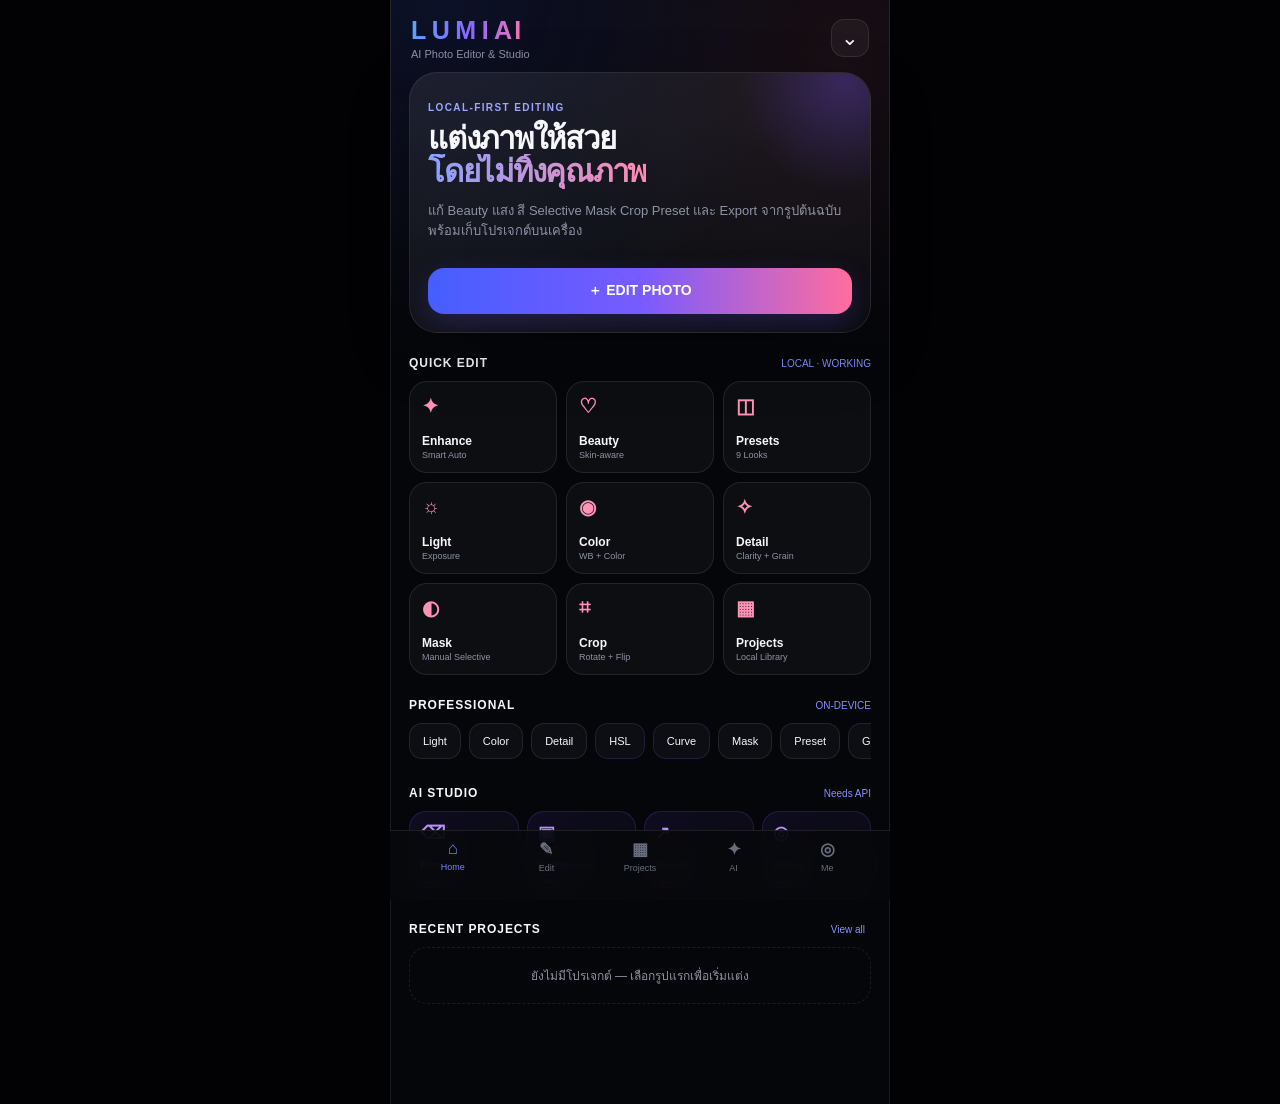
==== index.html @ df26e3c3 "Upgrade LUMI AI PWA to v2.0" ====
<!doctype html>
<html lang="th">
<head>
  <meta charset="utf-8" />
  <meta name="viewport" content="width=device-width, initial-scale=1, viewport-fit=cover, maximum-scale=1, user-scalable=no" />
  <meta name="theme-color" content="#05060A" />
  <meta name="apple-mobile-web-app-capable" content="yes" />
  <meta name="apple-mobile-web-app-status-bar-style" content="black-translucent" />
  <meta name="apple-mobile-web-app-title" content="LUMI AI" />
  <link rel="manifest" href="./manifest.webmanifest" />
  <link rel="apple-touch-icon" href="./icons/apple-touch-icon.png" />
  <link rel="icon" href="./icons/icon-192.png" />
  <link rel="stylesheet" href="./styles.css" />
  <title>LUMI AI</title>
</head>
<body>
  <div id="app" class="app-shell">
    <header class="topbar home-topbar" id="homeTopbar">
      <div>
        <div class="brand">LUMI<span>AI</span></div>
        <div class="subtitle">AI Photo Editor & Studio</div>
      </div>
      <button class="icon-btn" id="installBtn" aria-label="ติดตั้งแอป" title="Install">⌄</button>
    </header>

    <main>
      <section class="page active" id="homePage" data-page="home">
        <div class="hero-card">
          <div class="hero-glow"></div>
          <div class="hero-copy">
            <span class="eyebrow">LOCAL-FIRST EDITING</span>
            <h1>แต่งภาพให้สวย<br><span>โดยไม่ทิ้งคุณภาพ</span></h1>
            <p>แก้ Beauty แสง สี Selective Mask Crop Preset และ Export จากรูปต้นฉบับ พร้อมเก็บโปรเจกต์บนเครื่อง</p>
          </div>
          <button class="primary-btn" data-open-picker="light">＋ EDIT PHOTO</button>
        </div>

        <section class="section-block">
          <div class="section-head"><h2>QUICK EDIT</h2><span>LOCAL · WORKING</span></div>
          <div class="quick-grid">
            <button class="tool-card" data-tool="auto"><b>✦</b><span>Enhance</span><small>Smart Auto</small></button>
            <button class="tool-card" data-tool="beauty"><b>♡</b><span>Beauty</span><small>Skin-aware</small></button>
            <button class="tool-card" data-tool="presets"><b>◫</b><span>Presets</span><small>9 Looks</small></button>
            <button class="tool-card" data-tool="light"><b>☼</b><span>Light</span><small>Exposure</small></button>
            <button class="tool-card" data-tool="color"><b>◉</b><span>Color</span><small>WB + Color</small></button>
            <button class="tool-card" data-tool="effects"><b>✧</b><span>Detail</span><small>Clarity + Grain</small></button>
            <button class="tool-card" data-tool="mask"><b>◐</b><span>Mask</span><small>Manual Selective</small></button>
            <button class="tool-card" data-tool="crop"><b>⌗</b><span>Crop</span><small>Rotate + Flip</small></button>
            <button class="tool-card" data-nav="projects"><b>▦</b><span>Projects</span><small>Local Library</small></button>
          </div>
        </section>

        <section class="section-block">
          <div class="section-head"><h2>PROFESSIONAL</h2><span>ON-DEVICE</span></div>
          <div class="feature-strip">
            <button data-tool="light">Light</button>
            <button data-tool="color">Color</button>
            <button data-tool="effects">Detail</button>
            <button data-tool="hsl">HSL</button>
            <button data-tool="curve">Curve</button>
            <button data-tool="mask">Mask</button>
            <button data-tool="presets">Preset</button>
            <button data-tool="crop">Geometry</button>
            <button class="info-feature" data-feature="raw">RAW <i>LIMITED</i></button>
            <button class="info-feature" data-feature="hdr">HDR <i>ROADMAP</i></button>
          </div>
        </section>

        <section class="section-block">
          <div class="section-head"><h2>AI STUDIO</h2><span>Needs API</span></div>
          <div class="ai-grid">
            <button class="ai-card" data-ai="remove"><b>⌫</b><span>Remove</span><i>API</i></button>
            <button class="ai-card" data-ai="background"><b>▣</b><span>Background</span><i>API</i></button>
            <button class="ai-card" data-ai="expand"><b>↗</b><span>Expand</span><i>API</i></button>
            <button class="ai-card" data-ai="portrait"><b>◎</b><span>Portrait</span><i>API</i></button>
          </div>
        </section>

        <section class="section-block recent-section">
          <div class="section-head"><h2>RECENT PROJECTS</h2><button id="viewAllProjectsBtn" class="text-btn">View all</button></div>
          <div id="recentProjects" class="recent-grid"></div>
          <div id="emptyProjects" class="empty-state">ยังไม่มีโปรเจกต์ — เลือกรูปแรกเพื่อเริ่มแต่ง</div>
        </section>
      </section>

      <section class="page editor-page" id="editorPage" data-page="editor">
        <header class="editor-topbar">
          <button class="icon-btn" id="backBtn" aria-label="กลับ">‹</button>
          <div class="editor-title"><strong id="projectTitle">LUMI EDIT</strong><span id="saveStatus">Local Project</span></div>
          <div class="editor-actions">
            <button class="icon-btn" id="undoBtn" aria-label="Undo">↶</button>
            <button class="icon-btn" id="redoBtn" aria-label="Redo">↷</button>
            <button class="icon-btn" id="compareBtn" aria-label="Before After">◧</button>
            <button class="icon-btn accent" id="exportBtn" aria-label="Export">↑</button>
          </div>
        </header>

        <div class="canvas-wrap" id="canvasWrap">
          <div class="canvas-stage" id="canvasStage">
            <div class="canvas-stack" id="canvasStack">
              <canvas id="editorCanvas"></canvas>
              <canvas id="maskOverlay" aria-label="Manual mask canvas"></canvas>
            </div>
            <div class="canvas-empty" id="canvasEmpty">
              <b>LUMI</b>
              <span>เลือกรูปเพื่อเริ่มแต่ง</span>
              <button class="primary-btn small" data-open-picker="light">Choose Photo</button>
            </div>
            <div class="before-badge" id="beforeBadge">BEFORE</div>
            <div class="mask-badge" id="maskBadge">MASK BRUSH</div>
          </div>
          <div class="image-meta" id="imageMeta">LOCAL • NON-DESTRUCTIVE</div>
        </div>

        <div class="editor-dock">
          <div class="tool-tabs" id="toolTabs">
            <button data-panel="auto"><b>✦</b><span>Auto</span></button>
            <button data-panel="beauty"><b>♡</b><span>Beauty</span></button>
            <button data-panel="presets"><b>◫</b><span>Presets</span></button>
            <button data-panel="light" class="active"><b>☼</b><span>Light</span></button>
            <button data-panel="color"><b>◉</b><span>Color</span></button>
            <button data-panel="effects"><b>✧</b><span>Detail</span></button>
            <button data-panel="hsl"><b>◉</b><span>HSL</span></button>
            <button data-panel="curve"><b>⌁</b><span>Curve</span></button>
            <button data-panel="mask"><b>◐</b><span>Mask</span></button>
            <button data-panel="crop"><b>⌗</b><span>Crop</span></button>
          </div>

          <div class="panel-scroll">
            <section class="edit-panel" data-panel-view="auto">
              <div class="panel-title"><div><small>SMART ANALYSIS</small><h3>Auto Enhance</h3></div><span class="panel-badge">Adaptive</span></div>
              <p class="panel-note">วิเคราะห์ภาพตัวอย่างบนเครื่อง แล้วปรับแสง ช่วงไดนามิก และสีโดยไม่อัปโหลดรูป</p>
              <div class="auto-strength"><button id="autoNaturalBtn">Natural</button><button id="autoEnhanceBtn" class="active">Balanced</button><button id="autoStrongBtn">Strong</button></div>
              <div id="analysisResult" class="analysis-card">พร้อมวิเคราะห์รูป</div>
            </section>

            <section class="edit-panel" data-panel-view="beauty">
              <div class="panel-title"><div><small>LOCAL BEAUTY</small><h3>Skin-aware Beauty</h3></div><button class="reset-btn" data-reset-panel="beauty">Reset</button></div>
              <p class="panel-note">ใช้ skin-chroma mask + texture-preserving smoothing บน GPU ไม่ใช่ face recognition และไม่ส่งรูปออกจากเครื่อง</p>
              <div class="beauty-pills" id="beautyPills">
                <button data-beauty-preset="natural" class="active">Natural</button>
                <button data-beauty-preset="fresh">Fresh</button>
                <button data-beauty-preset="soft">Soft</button>
                <button data-beauty-preset="glow">Glow</button>
              </div>
              <div class="sliders" id="beautySliders"></div>
            </section>

            <section class="edit-panel" data-panel-view="presets">
              <div class="panel-title"><div><small>LOOKS</small><h3>Presets</h3></div><button class="reset-btn" data-reset-panel="presets">Reset</button></div>
              <div class="preset-grid" id="presetGrid"></div>
            </section>

            <section class="edit-panel active" data-panel-view="light">
              <div class="panel-title"><div><small>PRO CONTROLS</small><h3>Light</h3></div><button class="reset-btn" data-reset-panel="light">Reset</button></div>
              <div class="histogram-card"><div class="histogram-head"><span>LIVE HISTOGRAM</span><span id="clipStatus">No clipping</span></div><canvas id="histogramCanvas" width="320" height="72"></canvas></div>
              <div class="sliders" id="lightSliders"></div>
            </section>

            <section class="edit-panel" data-panel-view="color">
              <div class="panel-title"><div><small>COLOR</small><h3>White Balance & Color</h3></div><button class="reset-btn" data-reset-panel="color">Reset</button></div>
              <div class="sliders" id="colorSliders"></div>
            </section>

            <section class="edit-panel" data-panel-view="effects">
              <div class="panel-title"><div><small>DETAIL</small><h3>Texture & Effects</h3></div><button class="reset-btn" data-reset-panel="effects">Reset</button></div>
              <div class="sliders" id="effectSliders"></div>
            </section>

            <section class="edit-panel" data-panel-view="hsl">
              <div class="panel-title"><div><small>COLOR MIX</small><h3>HSL Mixer</h3></div><button class="reset-btn" data-reset-panel="hsl">Reset</button></div>
              <p class="panel-note">ปรับ Hue / Saturation / Luminance แยก 8 สีแบบ realtime บน GPU</p>
              <div class="hsl-colors" id="hslColors"></div>
              <div class="sliders" id="hslSliders"></div>
            </section>

            <section class="edit-panel" data-panel-view="curve">
              <div class="panel-title"><div><small>TONE CURVE</small><h3>Luminance Curve</h3></div><button class="reset-btn" data-reset-panel="curve">Reset</button></div>
              <div class="curve-preview"><canvas id="curveCanvas" width="320" height="120"></canvas></div>
              <div class="sliders" id="curveSliders"></div>
            </section>

            <section class="edit-panel" data-panel-view="mask">
              <div class="panel-title"><div><small>SELECTIVE EDIT</small><h3>Manual Mask</h3></div><button class="reset-btn" id="clearMaskBtn">Clear</button></div>
              <p class="panel-note">ระบายพื้นที่บนรูปด้วยนิ้ว แล้วปรับ Exposure / Saturation / Temperature เฉพาะบริเวณนั้น</p>
              <div class="mask-tools">
                <button id="maskPaintBtn" class="active">＋ Paint</button>
                <button id="maskEraseBtn">− Erase</button>
                <button id="maskUndoStrokeBtn">↶ Stroke</button>
                <button id="maskInvertBtn">◑ Invert</button>
              </div>
              <div class="slider-row"><div class="slider-head"><span>Brush Size</span><span id="maskBrushValue">12%</span></div><input id="maskBrushSize" type="range" min="2" max="30" step="1" value="12"></div>
              <div class="slider-row"><div class="slider-head"><span>Feather</span><span id="maskFeatherValue">8%</span></div><input id="maskFeather" type="range" min="0" max="30" step="1" value="8"></div>
              <div class="sliders" id="maskSliders"></div>
            </section>

            <section class="edit-panel" data-panel-view="crop">
              <div class="panel-title"><div><small>GEOMETRY</small><h3>Crop & Rotate</h3></div><button class="reset-btn" data-reset-panel="crop">Reset</button></div>
              <div class="ratio-row" id="ratioRow"></div>
              <div class="geometry-actions">
                <button id="rotateLeftBtn">↶<span>Rotate</span></button>
                <button id="flipHBtn">⇆<span>Flip H</span></button>
                <button id="flipVBtn">⇅<span>Flip V</span></button>
              </div>
              <p class="panel-note">ใช้ Center Crop เพื่อความเร็วและเสถียรบน iPhone การเปลี่ยน Geometry จะล้าง Manual Mask เพื่อไม่ให้ mask เหลื่อมตำแหน่ง</p>
            </section>
          </div>
        </div>
      </section>

      <section class="page" id="projectsPage" data-page="projects">
        <div class="page-heading"><span class="eyebrow">LOCAL LIBRARY</span><h1>Projects</h1><p>รูปต้นฉบับและค่าการแต่งถูกเก็บใน IndexedDB ของ PWA นี้</p></div>
        <div class="project-toolbar">
          <button class="secondary-btn" data-open-picker="light">＋ New Project</button>
          <button class="secondary-btn" id="favoriteProjectsBtn">★ Favorites</button>
          <button class="danger-btn" id="clearProjectsBtn">Clear All</button>
        </div>
        <div id="allProjects" class="project-list"></div>
        <div id="allProjectsEmpty" class="empty-state">ยังไม่มีโปรเจกต์</div>
      </section>

      <section class="page" id="aiPage" data-page="ai">
        <div class="page-heading"><span class="eyebrow">SERVER FEATURES</span><h1>AI Studio</h1><p>ทุกฟังก์ชันกดดูรายละเอียดได้ แต่การ Generate จะไม่ทำงานจนกว่าจะต่อ backend จริง</p></div>
        <div class="ai-list">
          <button data-ai="remove"><b>AI Remove</b><span>ลบคน/วัตถุด้วย Generative Fill</span><i>NEEDS API</i></button>
          <button data-ai="background"><b>AI Background</b><span>Remove / Replace / Generate / Relight</span><i>NEEDS API</i></button>
          <button data-ai="expand"><b>Generative Expand</b><span>ขยายภาพ 9:16, 4:5, 16:9</span><i>NEEDS API</i></button>
          <button data-ai="portrait"><b>AI Portrait</b><span>Portrait styles โดยใช้รูปของผู้ใช้</span><i>NEEDS API</i></button>
          <button data-ai="hair"><b>AI Hair</b><span>Hairstyle / Hair Color</span><i>NEEDS API</i></button>
          <button data-ai="outfit"><b>AI Outfit</b><span>เปลี่ยนเสื้อผ้าโดยรักษา pose</span><i>NEEDS API</i></button>
        </div>
        <div class="privacy-card"><b>Privacy First</b><p>ฟังก์ชัน Local ไม่ส่งภาพออกจากอุปกรณ์ ส่วน Cloud AI จะต้องแจ้งก่อน Upload ทุกครั้งเมื่อเปิดใช้งานในอนาคต</p></div>
      </section>

      <section class="page" id="mePage" data-page="me">
        <div class="page-heading"><span class="eyebrow">LUMI AI PWA</span><h1>My LUMI</h1><p>สถานะอุปกรณ์ การติดตั้ง และการตั้งค่า PWA</p></div>
        <div class="settings-list">
          <article><span>App mode</span><strong id="modeValue">Browser</strong></article>
          <article><span>Offline cache</span><strong id="offlineValue">Checking…</strong></article>
          <article><span>Projects</span><strong id="projectCount">0</strong></article>
          <article><span>Renderer</span><strong id="rendererValue">WebGL2</strong></article>
          <article><span>Color tools</span><strong>HSL + Curve</strong></article>
          <article><span>Cloud AI</span><strong class="warning">Not configured</strong></article>
        </div>
        <div class="settings-actions">
          <button class="primary-btn" id="installHelpBtn">Add LUMI AI to Home Screen</button>
          <button class="secondary-btn" id="clearOfflineCacheBtn">Clear Offline Cache</button>
          <button class="secondary-btn" id="aboutBtn">About & Feature Status</button>
        </div>
      </section>
    </main>

    <nav class="bottom-nav" id="bottomNav">
      <button class="active" data-nav="home"><b>⌂</b><span>Home</span></button>
      <button data-nav="editor"><b>✎</b><span>Edit</span></button>
      <button data-nav="projects"><b>▦</b><span>Projects</span></button>
      <button data-nav="ai"><b>✦</b><span>AI</span></button>
      <button data-nav="me"><b>◎</b><span>Me</span></button>
    </nav>
  </div>

  <input id="photoInput" type="file" accept="image/*" hidden />

  <div class="modal-backdrop" id="exportModal" aria-hidden="true">
    <div class="sheet">
      <div class="sheet-handle"></div>
      <div class="sheet-head"><div><small>FULL QUALITY</small><h2>Export Photo</h2></div><button class="icon-btn" data-close-modal="exportModal">×</button></div>
      <label>File type<select id="exportType"><option value="image/jpeg">JPEG</option><option value="image/png">PNG</option><option value="image/webp">WebP</option></select></label>
      <label>Quality <span id="qualityValue">92%</span><input id="exportQuality" type="range" min="60" max="100" value="92" /></label>
      <label>Resolution<select id="exportResolution"><option value="original">Original</option><option value="4096">4K / 4096px</option><option value="2048">2048px</option><option value="1080">1080px</option></select></label>
      <div class="export-info" id="exportInfo">Original resolution</div>
      <div class="export-info" id="exportEstimate">Estimated output updates after selection</div>
      <button class="primary-btn" id="downloadExportBtn">Render & Save</button>
      <p class="panel-note">PNG รองรับ transparency แต่ JPEG/WebP จะใช้พื้นหลังทึบตาม browser encoder</p>
    </div>
  </div>

  <div class="modal-backdrop" id="installModal" aria-hidden="true">
    <div class="sheet">
      <div class="sheet-handle"></div>
      <div class="sheet-head"><div><small>INSTALL PWA</small><h2>Add to Home Screen</h2></div><button class="icon-btn" data-close-modal="installModal">×</button></div>
      <ol class="install-steps">
        <li>เปิดเว็บนี้ด้วย Safari บน iPhone</li>
        <li>แตะปุ่ม Share</li>
        <li>เลือก <b>Add to Home Screen</b></li>
        <li>กด Add แล้วเปิด LUMI AI จากหน้าจอหลัก</li>
      </ol>
      <button class="primary-btn" data-close-modal="installModal">เข้าใจแล้ว</button>
    </div>
  </div>

  <div class="modal-backdrop" id="featureModal" aria-hidden="true">
    <div class="sheet feature-sheet">
      <div class="sheet-handle"></div>
      <div class="sheet-head"><div><small id="featureStatus">FEATURE</small><h2 id="featureTitle">Feature</h2></div><button class="icon-btn" data-close-modal="featureModal">×</button></div>
      <div id="featureBody" class="feature-body"></div>
      <button class="primary-btn" id="featureActionBtn">Close</button>
    </div>
  </div>

  <div class="toast" id="toast"></div>
  <div class="loading" id="loading"><div class="spinner"></div><span id="loadingText">Rendering…</span></div>

  <script src="./app1.js" defer></script>
<script src="./app2.js" defer></script>
<script src="./app3.js" defer></script>
<script src="./app4.js" defer></script>
<script src="./app5.js" defer></script>
<script src="./app6.js" defer></script>
<script src="./app7.js" defer></script>
</body>
</html>
---- styles.css ----
:root{--bg:#05060a;--surface:#0c0e14;--surface2:#131620;--line:rgba(255,255,255,.09);--text:#f7f7fb;--muted:#8d93a4;--blue:#4a63ff;--violet:#8a5cff;--pink:#ff6b9c;--cyan:#49d7ff;--danger:#ff6b7c;--safe-top:env(safe-area-inset-top,0px);--safe-bottom:env(safe-area-inset-bottom,0px)}*{box-sizing:border-box;-webkit-tap-highlight-color:transparent}html,body{margin:0;min-height:100%;background:var(--bg);color:var(--text);font-family:-apple-system,BlinkMacSystemFont,"SF Pro Display","Segoe UI",sans-serif}body{overscroll-behavior:none}.app-shell{min-height:100dvh;background:radial-gradient(circle at 10% 0%,rgba(74,99,255,.12),transparent 30%),radial-gradient(circle at 90% 5%,rgba(255,107,156,.08),transparent 26%),var(--bg);padding-bottom:calc(76px + var(--safe-bottom))}.topbar{padding:calc(16px + var(--safe-top)) 20px 12px;display:flex;justify-content:space-between;align-items:center}.brand{font-weight:800;letter-spacing:.22em;font-size:25px;background:linear-gradient(90deg,#5ca4ff,#8a67ff,#ff79a7);-webkit-background-clip:text;color:transparent}.brand span{letter-spacing:.08em}.subtitle{font-size:11px;color:var(--muted);margin-top:3px}.icon-btn{width:38px;height:38px;border-radius:13px;border:1px solid var(--line);background:rgba(255,255,255,.045);color:var(--text);font-size:21px;display:grid;place-items:center}.icon-btn.accent{background:linear-gradient(135deg,var(--blue),var(--pink));border:0}.page{display:none;padding:0 18px 24px}.page.active{display:block}.hero-card{position:relative;overflow:hidden;padding:24px 18px 18px;border:1px solid var(--line);border-radius:28px;background:linear-gradient(145deg,rgba(255,255,255,.07),rgba(255,255,255,.025));box-shadow:0 20px 60px rgba(0,0,0,.25)}.hero-glow{position:absolute;width:230px;height:230px;background:radial-gradient(circle,rgba(116,79,255,.28),transparent 66%);right:-90px;top:-105px}.hero-copy{position:relative}.eyebrow{font-size:10px;font-weight:800;letter-spacing:.14em;color:#9ca7ff}.hero-card h1,.page-heading h1{font-size:31px;line-height:1.05;margin:8px 0 10px;letter-spacing:-.04em}.hero-card h1 span{background:linear-gradient(90deg,#8aa1ff,#ff8ab3);-webkit-background-clip:text;color:transparent}.hero-card p,.page-heading p,.panel-note,.privacy-card p{color:var(--muted);font-size:13px;line-height:1.55}.primary-btn{width:100%;border:0;border-radius:16px;padding:14px 18px;background:linear-gradient(90deg,#465eff,#775bff,#ff6d9e);color:white;font-weight:800;font-size:14px;box-shadow:0 10px 28px rgba(99,83,255,.22)}.hero-card .primary-btn{margin-top:14px}.primary-btn.small{width:auto;padding:10px 14px}.section-block{margin-top:23px}.section-head{display:flex;align-items:center;justify-content:space-between;margin-bottom:11px}.section-head h2{font-size:12px;letter-spacing:.08em;margin:0}.section-head span,.text-btn{font-size:10px;color:#8791ff}.text-btn{border:0;background:none}.quick-grid{display:grid;grid-template-columns:repeat(3,1fr);gap:9px}.tool-card{min-height:92px;border-radius:18px;border:1px solid var(--line);background:rgba(255,255,255,.035);color:var(--text);display:flex;flex-direction:column;align-items:flex-start;justify-content:flex-end;padding:12px;text-align:left}.tool-card b{font-size:20px;color:#ff92b5;margin-bottom:auto}.tool-card span{font-size:12px;font-weight:700}.tool-card small{font-size:9px;color:var(--muted);margin-top:2px}.feature-strip{display:flex;gap:8px;overflow:auto;padding-bottom:4px;scrollbar-width:none}.feature-strip::-webkit-scrollbar{display:none}.feature-strip button{white-space:nowrap;border:1px solid var(--line);background:var(--surface);color:var(--text);border-radius:13px;padding:11px 13px;font-size:11px}.feature-strip i{font-style:normal;font-size:7px;color:#ff9aae}.ai-grid{display:grid;grid-template-columns:repeat(4,1fr);gap:8px}.ai-card{height:88px;border:1px solid rgba(142,92,255,.18);background:linear-gradient(145deg,rgba(118,76,255,.09),rgba(255,255,255,.02));color:var(--text);border-radius:17px;padding:10px;display:flex;flex-direction:column;align-items:flex-start}.ai-card b{font-size:18px;color:#b890ff}.ai-card span{font-size:10px;margin-top:auto}.ai-card i,.ai-list i{font-style:normal;color:#bc8dff;font-size:7px;border:1px solid rgba(188,141,255,.35);border-radius:6px;padding:2px 4px;margin-top:4px}.recent-grid{display:grid;grid-template-columns:repeat(3,1fr);gap:8px}.project-card{position:relative;aspect-ratio:1/1.15;border-radius:16px;overflow:hidden;border:1px solid var(--line);background:var(--surface)}.project-card img{width:100%;height:100%;object-fit:cover}.project-card span{position:absolute;left:7px;right:7px;bottom:7px;font-size:9px;font-weight:700;text-shadow:0 1px 6px #000}.empty-state{border:1px dashed var(--line);border-radius:18px;color:var(--muted);font-size:12px;padding:18px;text-align:center}.bottom-nav{position:fixed;left:0;right:0;bottom:0;z-index:30;height:calc(70px + var(--safe-bottom));padding:7px 16px var(--safe-bottom);display:flex;justify-content:space-around;background:rgba(7,8,12,.88);backdrop-filter:blur(24px);border-top:1px solid var(--line)}.bottom-nav button{flex:1;border:0;background:none;color:#686e7d;display:flex;flex-direction:column;align-items:center;gap:3px;font-size:9px}.bottom-nav b{font-size:17px}.bottom-nav button.active{color:#6f84ff}.editor-page{padding:0;min-height:calc(100dvh - 76px - var(--safe-bottom))}.editor-topbar{padding:calc(8px + var(--safe-top)) 10px 8px;display:flex;align-items:center;gap:8px;border-bottom:1px solid var(--line);background:rgba(5,6,10,.76);backdrop-filter:blur(20px);position:relative;z-index:5}.editor-title{min-width:0;display:flex;flex-direction:column;flex:1}.editor-title strong{font-size:11px;white-space:nowrap;overflow:hidden;text-overflow:ellipsis}.editor-title span{font-size:8px;color:var(--muted)}.editor-actions{display:flex;gap:5px}.editor-actions .icon-btn,.editor-topbar>.icon-btn{width:34px;height:34px;border-radius:11px;font-size:17px}.canvas-wrap{height:47dvh;min-height:330px;display:flex;flex-direction:column;background:#020204}.canvas-stage{position:relative;flex:1;display:grid;place-items:center;overflow:hidden;background:radial-gradient(circle,#151820,#020204 68%)}#editorCanvas{display:block;max-width:100%;max-height:100%;touch-action:none}.canvas-empty{display:flex;flex-direction:column;align-items:center;gap:8px;color:var(--muted)}.canvas-empty b{font-size:27px;letter-spacing:.22em;color:#7889ff}.before-badge{display:none;position:absolute;left:12px;top:12px;border:1px solid var(--line);background:rgba(0,0,0,.45);backdrop-filter:blur(8px);font-size:9px;font-weight:800;padding:5px 8px;border-radius:9px}.before-badge.show{display:block}.image-meta{height:25px;display:grid;place-items:center;color:#5c6170;font-size:8px;letter-spacing:.1em;border-top:1px solid rgba(255,255,255,.04)}.editor-dock{height:calc(53dvh - 70px - var(--safe-bottom));min-height:300px;border-top:1px solid var(--line);background:linear-gradient(#0a0c11,#08090d)}.tool-tabs{height:65px;display:flex;overflow:auto;border-bottom:1px solid var(--line);scrollbar-width:none}.tool-tabs::-webkit-scrollbar{display:none}.tool-tabs button{min-width:70px;flex:1;border:0;background:none;color:#7a808f;display:flex;flex-direction:column;align-items:center;justify-content:center;gap:4px;font-size:9px}.tool-tabs b{font-size:16px}.tool-tabs button.active{color:#6f83ff;border-bottom:2px solid #5b72ff}.panel-scroll{height:calc(100% - 65px);overflow:auto;padding:14px 16px 28px}.edit-panel{display:none}.edit-panel.active{display:block}.panel-title{display:flex;justify-content:space-between;align-items:center;margin-bottom:14px}.panel-title small,.sheet-head small{font-size:8px;color:#696f80;letter-spacing:.12em}.panel-title h3,.sheet-head h2{font-size:17px;margin:2px 0 0}.reset-btn{border:1px solid var(--line);background:rgba(255,255,255,.035);color:#7f91ff;padding:7px 10px;border-radius:10px;font-size:10px}.slider-row{margin:0 0 16px}.slider-head{display:flex;justify-content:space-between;font-size:11px;margin-bottom:7px}.slider-head span:last-child{color:#9da8ff;font-variant-numeric:tabular-nums}.slider-row input,.sheet input[type=range]{width:100%;accent-color:#6b7cff}.preset-grid{display:grid;grid-template-columns:repeat(3,1fr);gap:8px}.preset-btn{aspect-ratio:1.05/1;border-radius:15px;border:1px solid var(--line);background:linear-gradient(145deg,#171a23,#0d0f15);color:var(--text);font-size:10px;position:relative;overflow:hidden}.preset-btn:before{content:"";position:absolute;inset:0;background:linear-gradient(135deg,rgba(65,99,255,.22),transparent 45%,rgba(255,97,150,.14))}.preset-btn span{position:absolute;left:8px;bottom:8px;z-index:1}.preset-btn.active{outline:2px solid #647aff}.analysis-card{border:1px solid var(--line);background:rgba(255,255,255,.035);border-radius:16px;padding:14px;font-size:12px;line-height:1.55;color:#c5c8d2}.ratio-row{display:flex;gap:7px;overflow:auto;padding-bottom:8px}.ratio-row button{min-width:56px;border:1px solid var(--line);background:#10121a;color:#bfc3ce;border-radius:12px;padding:10px 7px;font-size:10px}.ratio-row button.active{border-color:#647aff;color:#8fa0ff;background:rgba(81,100,255,.1)}.geometry-actions{display:grid;grid-template-columns:repeat(3,1fr);gap:8px;margin-top:9px}.geometry-actions button{border:1px solid var(--line);background:#10121a;color:var(--text);border-radius:15px;padding:12px 8px;font-size:19px}.geometry-actions span{display:block;font-size:9px;color:var(--muted);margin-top:4px}.page-heading{padding:calc(28px + var(--safe-top)) 2px 14px}.ai-list,.settings-list{display:grid;gap:9px}.ai-list article,.settings-list article,.privacy-card{border:1px solid var(--line);background:rgba(255,255,255,.035);border-radius:18px;padding:15px}.ai-list article{display:grid;grid-template-columns:1fr auto;gap:4px}.ai-list article b{font-size:13px}.ai-list article span{grid-column:1;font-size:10px;color:var(--muted)}.ai-list article i{grid-column:2;grid-row:1/3;align-self:center}.privacy-card{margin-top:18px}.privacy-card b{font-size:13px}.settings-list article{display:flex;justify-content:space-between;font-size:12px}.settings-list strong{font-size:11px;color:#a6adbd}.settings-list .warning{color:#c890ff}.settings-list+.primary-btn{margin-top:18px}.modal-backdrop{position:fixed;inset:0;z-index:100;background:rgba(0,0,0,.65);display:none;align-items:flex-end}.modal-backdrop.show{display:flex}.sheet{width:100%;background:#0c0e14;border:1px solid var(--line);border-radius:26px 26px 0 0;padding:8px 18px calc(20px + var(--safe-bottom));box-shadow:0 -20px 60px rgba(0,0,0,.35)}.sheet-handle{width:38px;height:4px;background:#373b47;border-radius:99px;margin:0 auto 12px}.sheet-head{display:flex;justify-content:space-between;align-items:center;margin-bottom:16px}.sheet label{display:block;color:#c6cad4;font-size:11px;border-top:1px solid var(--line);padding:13px 0}.sheet label select{float:right;background:#161923;border:1px solid var(--line);color:white;border-radius:9px;padding:6px}.sheet label span{float:right;color:#9aa4ff}.export-info{font-size:10px;color:var(--muted);margin:2px 0 14px}.install-steps{padding-left:20px;color:#c9ccd5;font-size:13px;line-height:1.8}.toast{position:fixed;left:50%;bottom:calc(86px + var(--safe-bottom));z-index:150;transform:translate(-50%,20px);opacity:0;pointer-events:none;background:rgba(29,32,43,.95);border:1px solid var(--line);border-radius:12px;padding:9px 13px;color:white;font-size:11px;transition:.2s;white-space:nowrap}.toast.show{opacity:1;transform:translate(-50%,0)}.loading{position:fixed;inset:0;z-index:200;background:rgba(2,3,5,.72);backdrop-filter:blur(8px);display:none;place-items:center;color:white;font-size:12px;gap:10px}.loading.show{display:grid;align-content:center}.spinner{width:28px;height:28px;border-radius:50%;border:3px solid rgba(255,255,255,.15);border-top-color:#7485ff;animation:spin .8s linear infinite}@keyframes spin{to{transform:rotate(360deg)}}@media(min-width:720px){body{display:grid;place-items:center;background:#020204}.app-shell{width:min(100%,500px);min-height:100dvh;border-left:1px solid var(--line);border-right:1px solid var(--line);position:relative}.bottom-nav{width:min(100%,500px);left:50%;transform:translateX(-50%)}.modal-backdrop{justify-content:center}.sheet{max-width:500px}.quick-grid{grid-template-columns:repeat(3,1fr)}}

/* v1.1 interactive expansion */
button{cursor:pointer}button:disabled{opacity:.35;cursor:default}.quick-grid{grid-template-columns:repeat(3,1fr)}
.canvas-stage{position:relative}.canvas-stack{position:absolute;inset:0;display:grid;place-items:center;transform-origin:center;touch-action:none}.canvas-stack canvas{grid-area:1/1;display:block;max-width:100%;max-height:100%;width:auto;height:auto}.canvas-stack #maskOverlay{pointer-events:none;opacity:0;z-index:2}.canvas-stack #maskOverlay.active{pointer-events:auto;opacity:1;touch-action:none}.mask-badge{display:none;position:absolute;right:12px;top:12px;z-index:4;border:1px solid rgba(255,90,120,.35);background:rgba(50,5,18,.62);backdrop-filter:blur(8px);font-size:8px;font-weight:800;color:#ff8ca8;padding:5px 8px;border-radius:9px}.mask-badge.show{display:block}.mask-tools{display:grid;grid-template-columns:repeat(3,1fr);gap:8px;margin:0 0 14px}.mask-tools button{border:1px solid var(--line);background:#10121a;color:#a9afbd;border-radius:12px;padding:10px 7px;font-size:10px}.mask-tools button.active{border-color:#ff668d;color:#ff9bb4;background:rgba(255,80,125,.08)}
.info-feature i{font-style:normal;font-size:7px;color:#ffb36f;margin-left:4px}.project-toolbar{display:flex;gap:8px;margin:0 0 14px}.secondary-btn,.danger-btn{flex:1;border:1px solid var(--line);border-radius:14px;padding:12px 14px;background:rgba(255,255,255,.04);color:var(--text);font-weight:700}.danger-btn{color:#ff8d9e;border-color:rgba(255,90,110,.18)}.project-list{display:grid;gap:10px}.project-row{display:grid;grid-template-columns:72px 1fr auto;gap:11px;align-items:center;border:1px solid var(--line);background:rgba(255,255,255,.035);border-radius:18px;padding:9px}.project-row>img{width:72px;height:72px;object-fit:cover;border-radius:12px}.project-row-meta{min-width:0;display:flex;flex-direction:column;gap:4px}.project-row-meta strong{font-size:12px;white-space:nowrap;overflow:hidden;text-overflow:ellipsis}.project-row-meta span,.project-row-meta small{font-size:9px;color:var(--muted)}.project-row-actions{display:flex;flex-direction:column;gap:6px}.project-row-actions button{border:1px solid var(--line);background:#11141c;color:#aab3ff;border-radius:10px;padding:7px 9px;font-size:9px}.project-row-actions .danger-text{color:#ff8399}.ai-list button{width:100%;border:1px solid var(--line);background:rgba(255,255,255,.035);border-radius:18px;padding:15px;color:var(--text);display:grid;grid-template-columns:1fr auto;gap:4px;text-align:left}.ai-list button b{font-size:13px}.ai-list button span{grid-column:1;font-size:10px;color:var(--muted)}.ai-list button i{grid-column:2;grid-row:1/3;align-self:center;font-style:normal}.settings-actions{display:grid;gap:9px;margin-top:18px}.feature-body{color:#cbd0dc;font-size:13px;line-height:1.6}.feature-body p{margin:0 0 12px}.feature-body ul{margin:0 0 14px;padding-left:20px;color:#9ea5b5}.feature-warning{border:1px solid rgba(164,105,255,.22);background:rgba(132,80,255,.08);border-radius:14px;padding:11px;color:#c3a8ff;font-size:11px}.feature-sheet{max-height:82dvh;overflow:auto}.page[data-page="projects"],.page[data-page="ai"],.page[data-page="me"]{padding-bottom:calc(92px + var(--safe-bottom))}
@media(max-width:360px){.quick-grid{grid-template-columns:repeat(2,1fr)}.project-row{grid-template-columns:60px 1fr}.project-row>img{width:60px;height:60px}.project-row-actions{grid-column:1/3;flex-direction:row}.project-row-actions button{flex:1}}

/* v2.0 Pro upgrade */
.histogram-card{border:1px solid var(--line);background:linear-gradient(180deg,rgba(255,255,255,.045),rgba(255,255,255,.018));border-radius:16px;padding:10px;margin:0 0 14px;overflow:hidden}.histogram-head{display:flex;justify-content:space-between;align-items:center;font-size:8px;letter-spacing:.1em;color:#747b8d;margin-bottom:7px}.histogram-head span:last-child{letter-spacing:0;color:#6fddaa}.histogram-head .warning{color:#ff8e9f}#histogramCanvas{width:100%;height:72px;display:block;border-radius:9px;background:linear-gradient(180deg,#0b0e16,#07090f)}
.beauty-pills,.hsl-colors{display:flex;gap:7px;overflow:auto;scrollbar-width:none;padding:0 0 12px}.beauty-pills::-webkit-scrollbar,.hsl-colors::-webkit-scrollbar{display:none}.beauty-pills button,.hsl-colors button{flex:0 0 auto;border:1px solid var(--line);background:#10131b;color:#9ba1b1;border-radius:999px;padding:8px 11px;font-size:9px}.beauty-pills button.active,.hsl-colors button.active{border-color:#7387ff;color:#dce1ff;background:rgba(92,112,255,.14);box-shadow:0 0 0 1px rgba(115,135,255,.08) inset}.hsl-colors button[data-hsl-color="red"]{--dot:#ff5b68}.hsl-colors button[data-hsl-color="orange"]{--dot:#ff9e55}.hsl-colors button[data-hsl-color="yellow"]{--dot:#f5db55}.hsl-colors button[data-hsl-color="green"]{--dot:#52d77b}.hsl-colors button[data-hsl-color="aqua"]{--dot:#55d9d7}.hsl-colors button[data-hsl-color="blue"]{--dot:#5b84ff}.hsl-colors button[data-hsl-color="purple"]{--dot:#a36dff}.hsl-colors button[data-hsl-color="magenta"]{--dot:#ed67c7}.hsl-colors button:before{content:"";display:inline-block;width:7px;height:7px;border-radius:50%;background:var(--dot,#7f8cff);margin-right:6px;box-shadow:0 0 8px color-mix(in srgb,var(--dot,#7f8cff) 65%,transparent)}
.curve-preview{border:1px solid var(--line);border-radius:16px;overflow:hidden;background:#0b0d13;margin-bottom:14px}.curve-preview canvas{display:block;width:100%;height:120px}
.mask-tools{grid-template-columns:repeat(4,1fr)}.mask-tools #maskInvertBtn.active{border-color:#a57bff;color:#c7aaff;background:rgba(145,93,255,.1)}
.project-toolbar{display:grid;grid-template-columns:1fr 1fr 1fr}.project-toolbar .secondary-btn.active{border-color:#8d7cff;color:#d2c8ff;background:rgba(117,91,255,.12)}.project-row{grid-template-columns:72px minmax(0,1fr);align-items:start}.project-row-actions{grid-column:1/3;display:grid;grid-template-columns:repeat(5,1fr);gap:6px}.project-row-actions button{min-width:0;padding:8px 5px}.project-row-meta{padding-top:4px}.project-card{position:relative}.project-card:after{content:"Open";position:absolute;right:7px;top:7px;background:rgba(5,7,12,.68);backdrop-filter:blur(8px);border:1px solid rgba(255,255,255,.08);border-radius:7px;padding:3px 5px;font-size:7px;color:#bbc2d7}
.tool-tabs button[data-panel="hsl"] b{color:#6fc8ff}.tool-tabs button[data-panel="curve"] b{color:#b18aff}.feature-strip button[data-tool="hsl"],.feature-strip button[data-tool="curve"]{border-color:rgba(112,126,255,.16)}
@media(max-width:390px){.project-toolbar{grid-template-columns:1fr 1fr}.project-toolbar .danger-btn{grid-column:1/3}.project-row-actions{grid-template-columns:repeat(3,1fr)}.mask-tools{grid-template-columns:repeat(2,1fr)}}
.auto-strength{display:grid;grid-template-columns:repeat(3,1fr);gap:8px;margin:0 0 12px}.auto-strength button{border:1px solid var(--line);background:#10131a;color:#9da4b4;border-radius:12px;padding:10px 7px;font-size:10px}.auto-strength button.active{border-color:#7387ff;color:#e4e8ff;background:rgba(92,112,255,.13)}.panel-badge{border:1px solid rgba(113,134,255,.24);background:rgba(90,107,255,.08);color:#9ca9ff;padding:6px 9px;border-radius:999px;font-size:8px;letter-spacing:.08em}
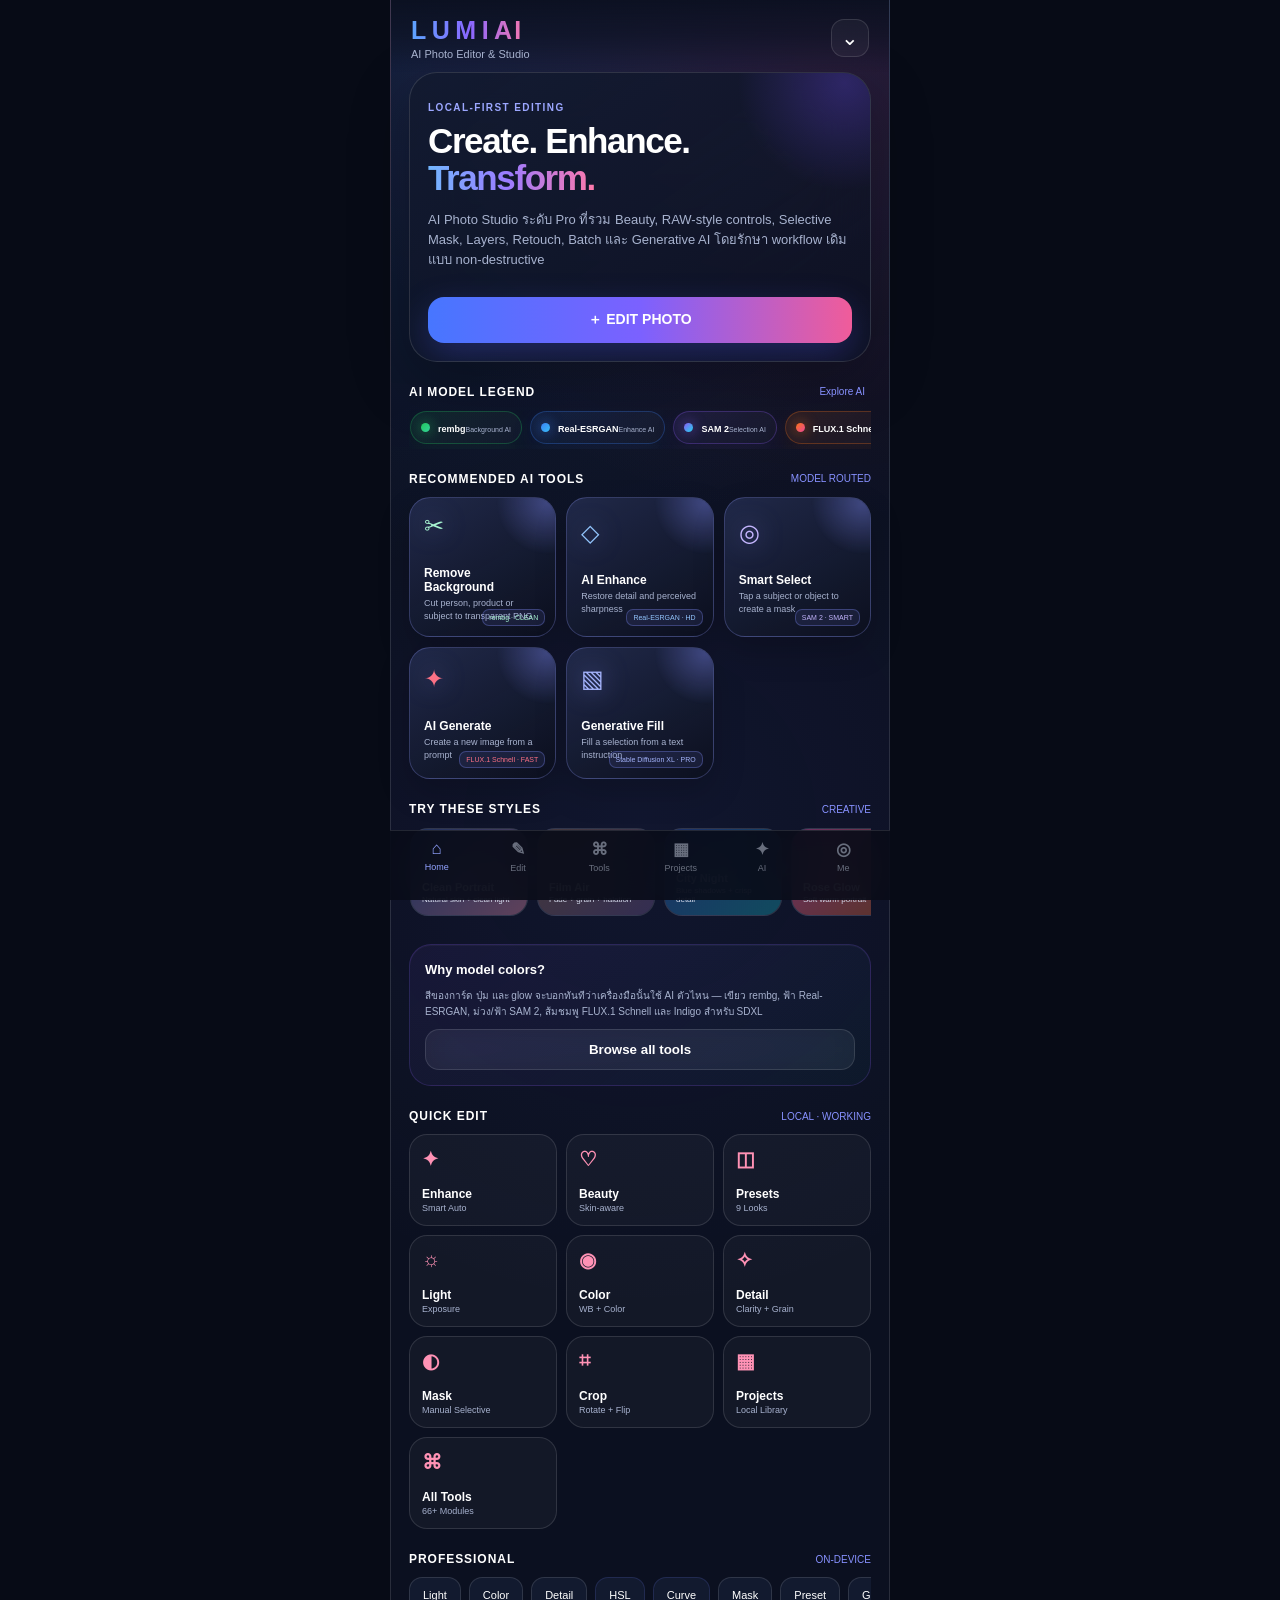
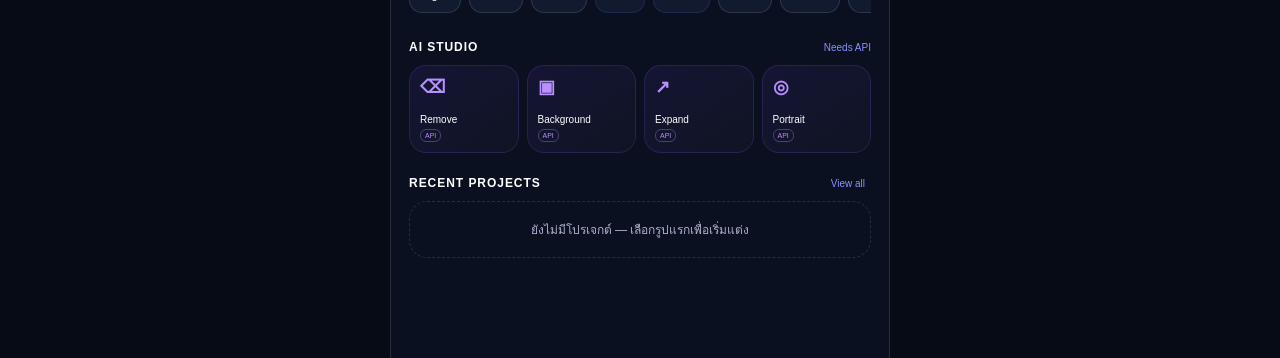
==== commit 9eff0d0d: "Switch LUMI root to v3 Mega Studio" ====
--- a/index.html
+++ b/index.html
@@ -1,312 +1 @@
-<!doctype html>
-<html lang="th">
-<head>
-  <meta charset="utf-8" />
-  <meta name="viewport" content="width=device-width, initial-scale=1, viewport-fit=cover, maximum-scale=1, user-scalable=no" />
-  <meta name="theme-color" content="#05060A" />
-  <meta name="apple-mobile-web-app-capable" content="yes" />
-  <meta name="apple-mobile-web-app-status-bar-style" content="black-translucent" />
-  <meta name="apple-mobile-web-app-title" content="LUMI AI" />
-  <link rel="manifest" href="./manifest.webmanifest" />
-  <link rel="apple-touch-icon" href="./icons/apple-touch-icon.png" />
-  <link rel="icon" href="./icons/icon-192.png" />
-  <link rel="stylesheet" href="./styles.css" />
-  <title>LUMI AI</title>
-</head>
-<body>
-  <div id="app" class="app-shell">
-    <header class="topbar home-topbar" id="homeTopbar">
-      <div>
-        <div class="brand">LUMI<span>AI</span></div>
-        <div class="subtitle">AI Photo Editor & Studio</div>
-      </div>
-      <button class="icon-btn" id="installBtn" aria-label="ติดตั้งแอป" title="Install">⌄</button>
-    </header>
-
-    <main>
-      <section class="page active" id="homePage" data-page="home">
-        <div class="hero-card">
-          <div class="hero-glow"></div>
-          <div class="hero-copy">
-            <span class="eyebrow">LOCAL-FIRST EDITING</span>
-            <h1>แต่งภาพให้สวย<br><span>โดยไม่ทิ้งคุณภาพ</span></h1>
-            <p>แก้ Beauty แสง สี Selective Mask Crop Preset และ Export จากรูปต้นฉบับ พร้อมเก็บโปรเจกต์บนเครื่อง</p>
-          </div>
-          <button class="primary-btn" data-open-picker="light">＋ EDIT PHOTO</button>
-        </div>
-
-        <section class="section-block">
-          <div class="section-head"><h2>QUICK EDIT</h2><span>LOCAL · WORKING</span></div>
-          <div class="quick-grid">
-            <button class="tool-card" data-tool="auto"><b>✦</b><span>Enhance</span><small>Smart Auto</small></button>
-            <button class="tool-card" data-tool="beauty"><b>♡</b><span>Beauty</span><small>Skin-aware</small></button>
-            <button class="tool-card" data-tool="presets"><b>◫</b><span>Presets</span><small>9 Looks</small></button>
-            <button class="tool-card" data-tool="light"><b>☼</b><span>Light</span><small>Exposure</small></button>
-            <button class="tool-card" data-tool="color"><b>◉</b><span>Color</span><small>WB + Color</small></button>
-            <button class="tool-card" data-tool="effects"><b>✧</b><span>Detail</span><small>Clarity + Grain</small></button>
-            <button class="tool-card" data-tool="mask"><b>◐</b><span>Mask</span><small>Manual Selective</small></button>
-            <button class="tool-card" data-tool="crop"><b>⌗</b><span>Crop</span><small>Rotate + Flip</small></button>
-            <button class="tool-card" data-nav="projects"><b>▦</b><span>Projects</span><small>Local Library</small></button>
-          </div>
-        </section>
-
-        <section class="section-block">
-          <div class="section-head"><h2>PROFESSIONAL</h2><span>ON-DEVICE</span></div>
-          <div class="feature-strip">
-            <button data-tool="light">Light</button>
-            <button data-tool="color">Color</button>
-            <button data-tool="effects">Detail</button>
-            <button data-tool="hsl">HSL</button>
-            <button data-tool="curve">Curve</button>
-            <button data-tool="mask">Mask</button>
-            <button data-tool="presets">Preset</button>
-            <button data-tool="crop">Geometry</button>
-            <button class="info-feature" data-feature="raw">RAW <i>LIMITED</i></button>
-            <button class="info-feature" data-feature="hdr">HDR <i>ROADMAP</i></button>
-          </div>
-        </section>
-
-        <section class="section-block">
-          <div class="section-head"><h2>AI STUDIO</h2><span>Needs API</span></div>
-          <div class="ai-grid">
-            <button class="ai-card" data-ai="remove"><b>⌫</b><span>Remove</span><i>API</i></button>
-            <button class="ai-card" data-ai="background"><b>▣</b><span>Background</span><i>API</i></button>
-            <button class="ai-card" data-ai="expand"><b>↗</b><span>Expand</span><i>API</i></button>
-            <button class="ai-card" data-ai="portrait"><b>◎</b><span>Portrait</span><i>API</i></button>
-          </div>
-        </section>
-
-        <section class="section-block recent-section">
-          <div class="section-head"><h2>RECENT PROJECTS</h2><button id="viewAllProjectsBtn" class="text-btn">View all</button></div>
-          <div id="recentProjects" class="recent-grid"></div>
-          <div id="emptyProjects" class="empty-state">ยังไม่มีโปรเจกต์ — เลือกรูปแรกเพื่อเริ่มแต่ง</div>
-        </section>
-      </section>
-
-      <section class="page editor-page" id="editorPage" data-page="editor">
-        <header class="editor-topbar">
-          <button class="icon-btn" id="backBtn" aria-label="กลับ">‹</button>
-          <div class="editor-title"><strong id="projectTitle">LUMI EDIT</strong><span id="saveStatus">Local Project</span></div>
-          <div class="editor-actions">
-            <button class="icon-btn" id="undoBtn" aria-label="Undo">↶</button>
-            <button class="icon-btn" id="redoBtn" aria-label="Redo">↷</button>
-            <button class="icon-btn" id="compareBtn" aria-label="Before After">◧</button>
-            <button class="icon-btn accent" id="exportBtn" aria-label="Export">↑</button>
-          </div>
-        </header>
-
-        <div class="canvas-wrap" id="canvasWrap">
-          <div class="canvas-stage" id="canvasStage">
-            <div class="canvas-stack" id="canvasStack">
-              <canvas id="editorCanvas"></canvas>
-              <canvas id="maskOverlay" aria-label="Manual mask canvas"></canvas>
-            </div>
-            <div class="canvas-empty" id="canvasEmpty">
-              <b>LUMI</b>
-              <span>เลือกรูปเพื่อเริ่มแต่ง</span>
-              <button class="primary-btn small" data-open-picker="light">Choose Photo</button>
-            </div>
-            <div class="before-badge" id="beforeBadge">BEFORE</div>
-            <div class="mask-badge" id="maskBadge">MASK BRUSH</div>
-          </div>
-          <div class="image-meta" id="imageMeta">LOCAL • NON-DESTRUCTIVE</div>
-        </div>
-
-        <div class="editor-dock">
-          <div class="tool-tabs" id="toolTabs">
-            <button data-panel="auto"><b>✦</b><span>Auto</span></button>
-            <button data-panel="beauty"><b>♡</b><span>Beauty</span></button>
-            <button data-panel="presets"><b>◫</b><span>Presets</span></button>
-            <button data-panel="light" class="active"><b>☼</b><span>Light</span></button>
-            <button data-panel="color"><b>◉</b><span>Color</span></button>
-            <button data-panel="effects"><b>✧</b><span>Detail</span></button>
-            <button data-panel="hsl"><b>◉</b><span>HSL</span></button>
-            <button data-panel="curve"><b>⌁</b><span>Curve</span></button>
-            <button data-panel="mask"><b>◐</b><span>Mask</span></button>
-            <button data-panel="crop"><b>⌗</b><span>Crop</span></button>
-          </div>
-
-          <div class="panel-scroll">
-            <section class="edit-panel" data-panel-view="auto">
-              <div class="panel-title"><div><small>SMART ANALYSIS</small><h3>Auto Enhance</h3></div><span class="panel-badge">Adaptive</span></div>
-              <p class="panel-note">วิเคราะห์ภาพตัวอย่างบนเครื่อง แล้วปรับแสง ช่วงไดนามิก และสีโดยไม่อัปโหลดรูป</p>
-              <div class="auto-strength"><button id="autoNaturalBtn">Natural</button><button id="autoEnhanceBtn" class="active">Balanced</button><button id="autoStrongBtn">Strong</button></div>
-              <div id="analysisResult" class="analysis-card">พร้อมวิเคราะห์รูป</div>
-            </section>
-
-            <section class="edit-panel" data-panel-view="beauty">
-              <div class="panel-title"><div><small>LOCAL BEAUTY</small><h3>Skin-aware Beauty</h3></div><button class="reset-btn" data-reset-panel="beauty">Reset</button></div>
-              <p class="panel-note">ใช้ skin-chroma mask + texture-preserving smoothing บน GPU ไม่ใช่ face recognition และไม่ส่งรูปออกจากเครื่อง</p>
-              <div class="beauty-pills" id="beautyPills">
-                <button data-beauty-preset="natural" class="active">Natural</button>
-                <button data-beauty-preset="fresh">Fresh</button>
-                <button data-beauty-preset="soft">Soft</button>
-                <button data-beauty-preset="glow">Glow</button>
-              </div>
-              <div class="sliders" id="beautySliders"></div>
-            </section>
-
-            <section class="edit-panel" data-panel-view="presets">
-              <div class="panel-title"><div><small>LOOKS</small><h3>Presets</h3></div><button class="reset-btn" data-reset-panel="presets">Reset</button></div>
-              <div class="preset-grid" id="presetGrid"></div>
-            </section>
-
-            <section class="edit-panel active" data-panel-view="light">
-              <div class="panel-title"><div><small>PRO CONTROLS</small><h3>Light</h3></div><button class="reset-btn" data-reset-panel="light">Reset</button></div>
-              <div class="histogram-card"><div class="histogram-head"><span>LIVE HISTOGRAM</span><span id="clipStatus">No clipping</span></div><canvas id="histogramCanvas" width="320" height="72"></canvas></div>
-              <div class="sliders" id="lightSliders"></div>
-            </section>
-
-            <section class="edit-panel" data-panel-view="color">
-              <div class="panel-title"><div><small>COLOR</small><h3>White Balance & Color</h3></div><button class="reset-btn" data-reset-panel="color">Reset</button></div>
-              <div class="sliders" id="colorSliders"></div>
-            </section>
-
-            <section class="edit-panel" data-panel-view="effects">
-              <div class="panel-title"><div><small>DETAIL</small><h3>Texture & Effects</h3></div><button class="reset-btn" data-reset-panel="effects">Reset</button></div>
-              <div class="sliders" id="effectSliders"></div>
-            </section>
-
-            <section class="edit-panel" data-panel-view="hsl">
-              <div class="panel-title"><div><small>COLOR MIX</small><h3>HSL Mixer</h3></div><button class="reset-btn" data-reset-panel="hsl">Reset</button></div>
-              <p class="panel-note">ปรับ Hue / Saturation / Luminance แยก 8 สีแบบ realtime บน GPU</p>
-              <div class="hsl-colors" id="hslColors"></div>
-              <div class="sliders" id="hslSliders"></div>
-            </section>
-
-            <section class="edit-panel" data-panel-view="curve">
-              <div class="panel-title"><div><small>TONE CURVE</small><h3>Luminance Curve</h3></div><button class="reset-btn" data-reset-panel="curve">Reset</button></div>
-              <div class="curve-preview"><canvas id="curveCanvas" width="320" height="120"></canvas></div>
-              <div class="sliders" id="curveSliders"></div>
-            </section>
-
-            <section class="edit-panel" data-panel-view="mask">
-              <div class="panel-title"><div><small>SELECTIVE EDIT</small><h3>Manual Mask</h3></div><button class="reset-btn" id="clearMaskBtn">Clear</button></div>
-              <p class="panel-note">ระบายพื้นที่บนรูปด้วยนิ้ว แล้วปรับ Exposure / Saturation / Temperature เฉพาะบริเวณนั้น</p>
-              <div class="mask-tools">
-                <button id="maskPaintBtn" class="active">＋ Paint</button>
-                <button id="maskEraseBtn">− Erase</button>
-                <button id="maskUndoStrokeBtn">↶ Stroke</button>
-                <button id="maskInvertBtn">◑ Invert</button>
-              </div>
-              <div class="slider-row"><div class="slider-head"><span>Brush Size</span><span id="maskBrushValue">12%</span></div><input id="maskBrushSize" type="range" min="2" max="30" step="1" value="12"></div>
-              <div class="slider-row"><div class="slider-head"><span>Feather</span><span id="maskFeatherValue">8%</span></div><input id="maskFeather" type="range" min="0" max="30" step="1" value="8"></div>
-              <div class="sliders" id="maskSliders"></div>
-            </section>
-
-            <section class="edit-panel" data-panel-view="crop">
-              <div class="panel-title"><div><small>GEOMETRY</small><h3>Crop & Rotate</h3></div><button class="reset-btn" data-reset-panel="crop">Reset</button></div>
-              <div class="ratio-row" id="ratioRow"></div>
-              <div class="geometry-actions">
-                <button id="rotateLeftBtn">↶<span>Rotate</span></button>
-                <button id="flipHBtn">⇆<span>Flip H</span></button>
-                <button id="flipVBtn">⇅<span>Flip V</span></button>
-              </div>
-              <p class="panel-note">ใช้ Center Crop เพื่อความเร็วและเสถียรบน iPhone การเปลี่ยน Geometry จะล้าง Manual Mask เพื่อไม่ให้ mask เหลื่อมตำแหน่ง</p>
-            </section>
-          </div>
-        </div>
-      </section>
-
-      <section class="page" id="projectsPage" data-page="projects">
-        <div class="page-heading"><span class="eyebrow">LOCAL LIBRARY</span><h1>Projects</h1><p>รูปต้นฉบับและค่าการแต่งถูกเก็บใน IndexedDB ของ PWA นี้</p></div>
-        <div class="project-toolbar">
-          <button class="secondary-btn" data-open-picker="light">＋ New Project</button>
-          <button class="secondary-btn" id="favoriteProjectsBtn">★ Favorites</button>
-          <button class="danger-btn" id="clearProjectsBtn">Clear All</button>
-        </div>
-        <div id="allProjects" class="project-list"></div>
-        <div id="allProjectsEmpty" class="empty-state">ยังไม่มีโปรเจกต์</div>
-      </section>
-
-      <section class="page" id="aiPage" data-page="ai">
-        <div class="page-heading"><span class="eyebrow">SERVER FEATURES</span><h1>AI Studio</h1><p>ทุกฟังก์ชันกดดูรายละเอียดได้ แต่การ Generate จะไม่ทำงานจนกว่าจะต่อ backend จริง</p></div>
-        <div class="ai-list">
-          <button data-ai="remove"><b>AI Remove</b><span>ลบคน/วัตถุด้วย Generative Fill</span><i>NEEDS API</i></button>
-          <button data-ai="background"><b>AI Background</b><span>Remove / Replace / Generate / Relight</span><i>NEEDS API</i></button>
-          <button data-ai="expand"><b>Generative Expand</b><span>ขยายภาพ 9:16, 4:5, 16:9</span><i>NEEDS API</i></button>
-          <button data-ai="portrait"><b>AI Portrait</b><span>Portrait styles โดยใช้รูปของผู้ใช้</span><i>NEEDS API</i></button>
-          <button data-ai="hair"><b>AI Hair</b><span>Hairstyle / Hair Color</span><i>NEEDS API</i></button>
-          <button data-ai="outfit"><b>AI Outfit</b><span>เปลี่ยนเสื้อผ้าโดยรักษา pose</span><i>NEEDS API</i></button>
-        </div>
-        <div class="privacy-card"><b>Privacy First</b><p>ฟังก์ชัน Local ไม่ส่งภาพออกจากอุปกรณ์ ส่วน Cloud AI จะต้องแจ้งก่อน Upload ทุกครั้งเมื่อเปิดใช้งานในอนาคต</p></div>
-      </section>
-
-      <section class="page" id="mePage" data-page="me">
-        <div class="page-heading"><span class="eyebrow">LUMI AI PWA</span><h1>My LUMI</h1><p>สถานะอุปกรณ์ การติดตั้ง และการตั้งค่า PWA</p></div>
-        <div class="settings-list">
-          <article><span>App mode</span><strong id="modeValue">Browser</strong></article>
-          <article><span>Offline cache</span><strong id="offlineValue">Checking…</strong></article>
-          <article><span>Projects</span><strong id="projectCount">0</strong></article>
-          <article><span>Renderer</span><strong id="rendererValue">WebGL2</strong></article>
-          <article><span>Color tools</span><strong>HSL + Curve</strong></article>
-          <article><span>Cloud AI</span><strong class="warning">Not configured</strong></article>
-        </div>
-        <div class="settings-actions">
-          <button class="primary-btn" id="installHelpBtn">Add LUMI AI to Home Screen</button>
-          <button class="secondary-btn" id="clearOfflineCacheBtn">Clear Offline Cache</button>
-          <button class="secondary-btn" id="aboutBtn">About & Feature Status</button>
-        </div>
-      </section>
-    </main>
-
-    <nav class="bottom-nav" id="bottomNav">
-      <button class="active" data-nav="home"><b>⌂</b><span>Home</span></button>
-      <button data-nav="editor"><b>✎</b><span>Edit</span></button>
-      <button data-nav="projects"><b>▦</b><span>Projects</span></button>
-      <button data-nav="ai"><b>✦</b><span>AI</span></button>
-      <button data-nav="me"><b>◎</b><span>Me</span></button>
-    </nav>
-  </div>
-
-  <input id="photoInput" type="file" accept="image/*" hidden />
-
-  <div class="modal-backdrop" id="exportModal" aria-hidden="true">
-    <div class="sheet">
-      <div class="sheet-handle"></div>
-      <div class="sheet-head"><div><small>FULL QUALITY</small><h2>Export Photo</h2></div><button class="icon-btn" data-close-modal="exportModal">×</button></div>
-      <label>File type<select id="exportType"><option value="image/jpeg">JPEG</option><option value="image/png">PNG</option><option value="image/webp">WebP</option></select></label>
-      <label>Quality <span id="qualityValue">92%</span><input id="exportQuality" type="range" min="60" max="100" value="92" /></label>
-      <label>Resolution<select id="exportResolution"><option value="original">Original</option><option value="4096">4K / 4096px</option><option value="2048">2048px</option><option value="1080">1080px</option></select></label>
-      <div class="export-info" id="exportInfo">Original resolution</div>
-      <div class="export-info" id="exportEstimate">Estimated output updates after selection</div>
-      <button class="primary-btn" id="downloadExportBtn">Render & Save</button>
-      <p class="panel-note">PNG รองรับ transparency แต่ JPEG/WebP จะใช้พื้นหลังทึบตาม browser encoder</p>
-    </div>
-  </div>
-
-  <div class="modal-backdrop" id="installModal" aria-hidden="true">
-    <div class="sheet">
-      <div class="sheet-handle"></div>
-      <div class="sheet-head"><div><small>INSTALL PWA</small><h2>Add to Home Screen</h2></div><button class="icon-btn" data-close-modal="installModal">×</button></div>
-      <ol class="install-steps">
-        <li>เปิดเว็บนี้ด้วย Safari บน iPhone</li>
-        <li>แตะปุ่ม Share</li>
-        <li>เลือก <b>Add to Home Screen</b></li>
-        <li>กด Add แล้วเปิด LUMI AI จากหน้าจอหลัก</li>
-      </ol>
-      <button class="primary-btn" data-close-modal="installModal">เข้าใจแล้ว</button>
-    </div>
-  </div>
-
-  <div class="modal-backdrop" id="featureModal" aria-hidden="true">
-    <div class="sheet feature-sheet">
-      <div class="sheet-handle"></div>
-      <div class="sheet-head"><div><small id="featureStatus">FEATURE</small><h2 id="featureTitle">Feature</h2></div><button class="icon-btn" data-close-modal="featureModal">×</button></div>
-      <div id="featureBody" class="feature-body"></div>
-      <button class="primary-btn" id="featureActionBtn">Close</button>
-    </div>
-  </div>
-
-  <div class="toast" id="toast"></div>
-  <div class="loading" id="loading"><div class="spinner"></div><span id="loadingText">Rendering…</span></div>
-
-  <script src="./app1.js" defer></script>
-<script src="./app2.js" defer></script>
-<script src="./app3.js" defer></script>
-<script src="./app4.js" defer></script>
-<script src="./app5.js" defer></script>
-<script src="./app6.js" defer></script>
-<script src="./app7.js" defer></script>
-</body>
-</html>
+<!doctype html><html><head><meta charset="utf-8"><meta name="viewport" content="width=device-width,initial-scale=1,viewport-fit=cover"><meta name="theme-color" content="#0B1020"><link rel="manifest" href="./manifest.webmanifest"><link rel="apple-touch-icon" href="./icons/apple-touch-icon.png"><title>LUMI AI</title><style>html,body{margin:0;background:#0B1020;color:white;font-family:-apple-system,BlinkMacSystemFont,sans-serif}#boot{min-height:100dvh;display:grid;place-items:center;text-align:center}.l{font-size:32px;font-weight:900;letter-spacing:.15em;background:linear-gradient(90deg,#38BDF8,#8B5CF6,#FB7185);-webkit-background-clip:text;color:transparent}.s{margin-top:10px;color:#A8B3CF;font-size:12px}</style></head><body><div id="boot"><div><div class="l">LUMI AI</div><div class="s">Loading Premium AI Studio…</div></div></div><script>(async()=>{try{const parts=await Promise.all(['./ui1.txt','./ui2.txt'].map(x=>fetch(x,{cache:'no-store'}).then(r=>{if(!r.ok)throw Error(x);return r.text()})));const bytes=Uint8Array.from(atob(parts.join('')),c=>c.charCodeAt(0));const ds=new DecompressionStream('gzip');const html=await new Response(new Blob([bytes]).stream().pipeThrough(ds)).text();document.open();document.write(html);document.close()}catch(e){document.querySelector('.s').textContent='Unable to load LUMI AI: '+e.message}})()</script></body></html>
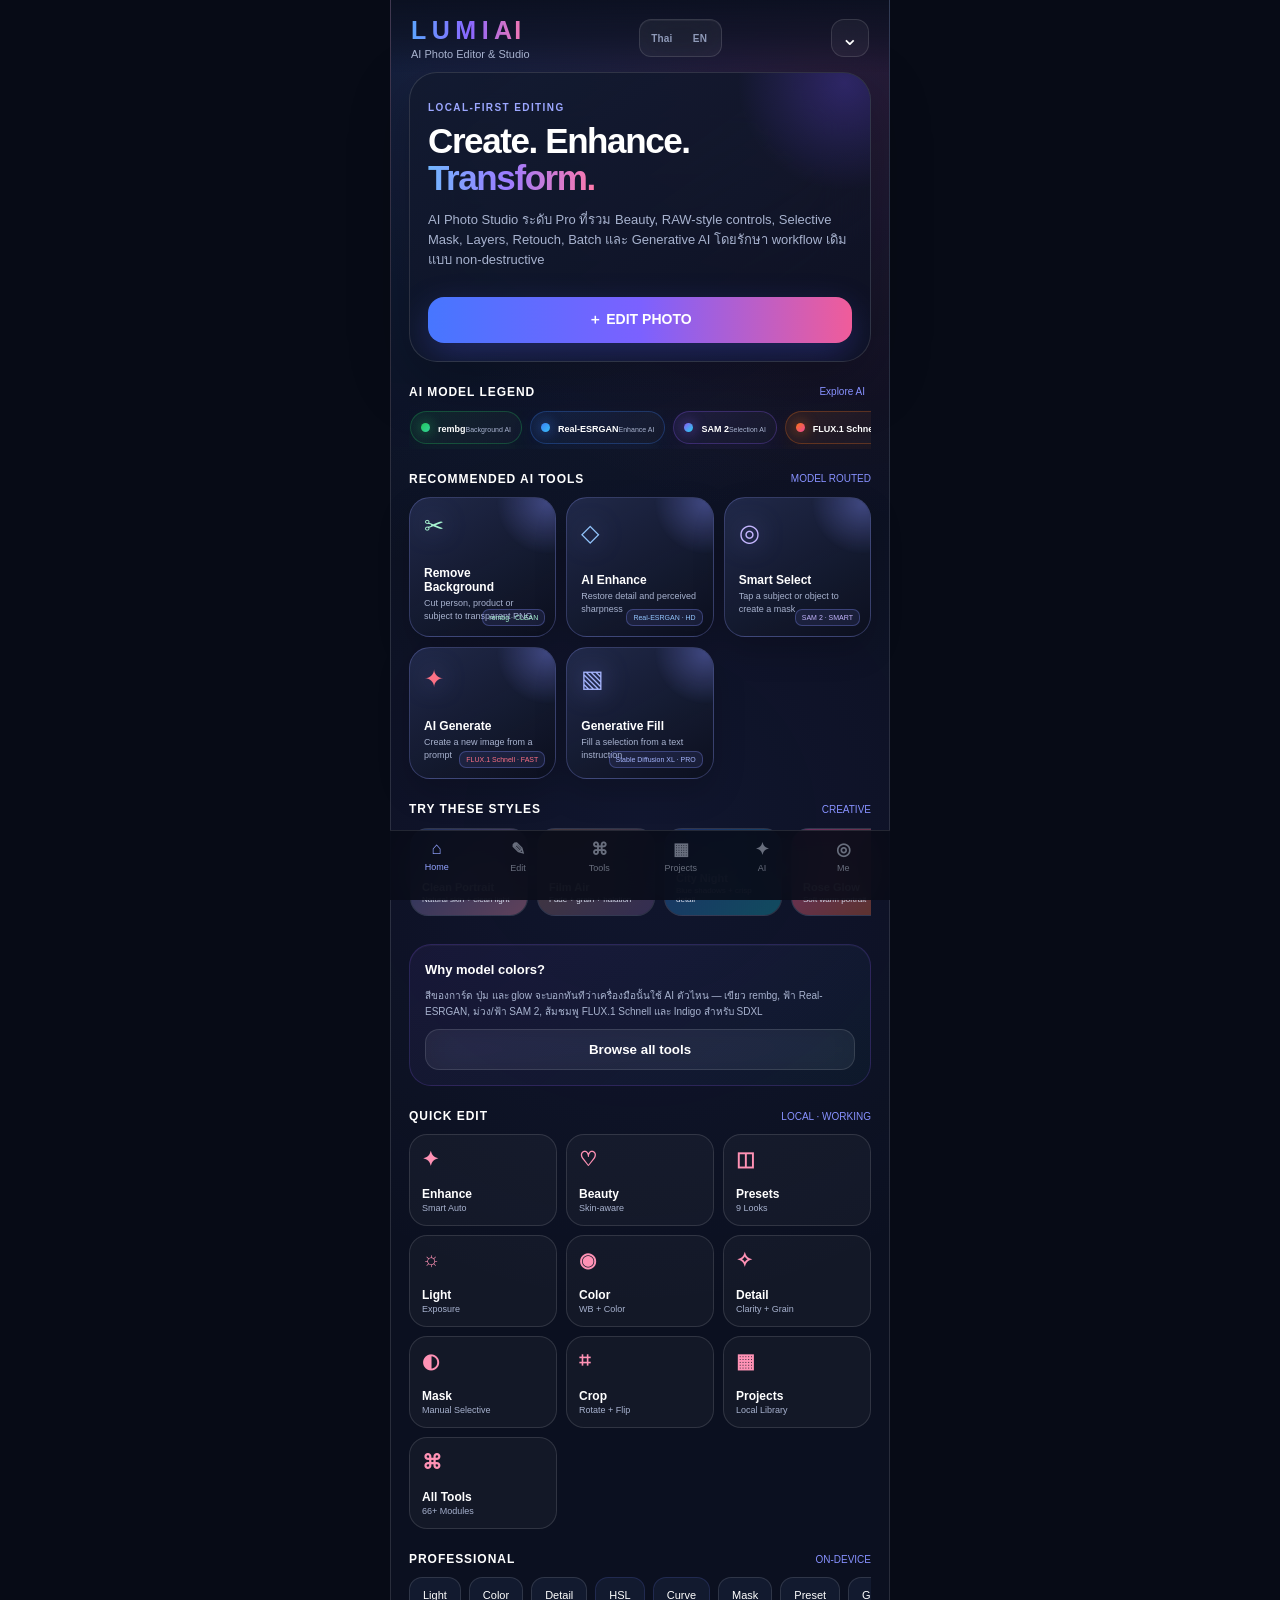
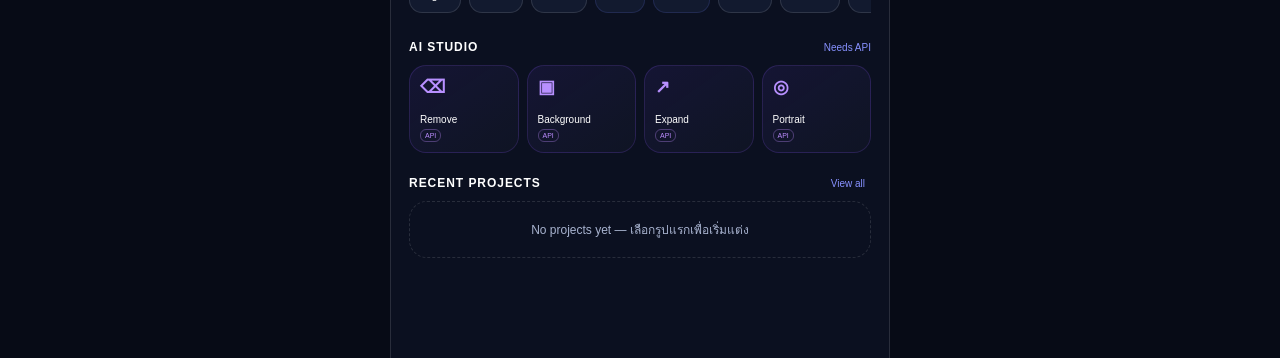
==== commit ab8ea8f0: "Load bilingual localization in LUMI PWA" ====
--- a/index.html
+++ b/index.html
@@ -1 +1 @@
-<!doctype html><html><head><meta charset="utf-8"><meta name="viewport" content="width=device-width,initial-scale=1,viewport-fit=cover"><meta name="theme-color" content="#0B1020"><link rel="manifest" href="./manifest.webmanifest"><link rel="apple-touch-icon" href="./icons/apple-touch-icon.png"><title>LUMI AI</title><style>html,body{margin:0;background:#0B1020;color:white;font-family:-apple-system,BlinkMacSystemFont,sans-serif}#boot{min-height:100dvh;display:grid;place-items:center;text-align:center}.l{font-size:32px;font-weight:900;letter-spacing:.15em;background:linear-gradient(90deg,#38BDF8,#8B5CF6,#FB7185);-webkit-background-clip:text;color:transparent}.s{margin-top:10px;color:#A8B3CF;font-size:12px}</style></head><body><div id="boot"><div><div class="l">LUMI AI</div><div class="s">Loading Premium AI Studio…</div></div></div><script>(async()=>{try{const parts=await Promise.all(['./ui1.txt','./ui2.txt'].map(x=>fetch(x,{cache:'no-store'}).then(r=>{if(!r.ok)throw Error(x);return r.text()})));const bytes=Uint8Array.from(atob(parts.join('')),c=>c.charCodeAt(0));const ds=new DecompressionStream('gzip');const html=await new Response(new Blob([bytes]).stream().pipeThrough(ds)).text();document.open();document.write(html);document.close()}catch(e){document.querySelector('.s').textContent='Unable to load LUMI AI: '+e.message}})()</script></body></html>+<!doctype html><html><head><meta charset="utf-8"><meta name="viewport" content="width=device-width,initial-scale=1,viewport-fit=cover"><meta name="theme-color" content="#0B1020"><link rel="manifest" href="./manifest.webmanifest"><link rel="apple-touch-icon" href="./icons/apple-touch-icon.png"><title>LUMI AI</title><style>html,body{margin:0;background:#0B1020;color:white;font-family:-apple-system,BlinkMacSystemFont,sans-serif}#boot{min-height:100dvh;display:grid;place-items:center;text-align:center}.l{font-size:32px;font-weight:900;letter-spacing:.15em;background:linear-gradient(90deg,#38BDF8,#8B5CF6,#FB7185);-webkit-background-clip:text;color:transparent}.s{margin-top:10px;color:#A8B3CF;font-size:12px}</style></head><body><div id="boot"><div><div class="l">LUMI AI</div><div class="s">Loading Premium AI Studio…</div></div></div><script>(async()=>{try{const parts=await Promise.all(['./ui1.txt','./ui2.txt'].map(x=>fetch(x,{cache:'no-store'}).then(r=>{if(!r.ok)throw Error(x);return r.text()})));const bytes=Uint8Array.from(atob(parts.join('')),c=>c.charCodeAt(0));const ds=new DecompressionStream('gzip');let html=await new Response(new Blob([bytes]).stream().pipeThrough(ds)).text();html=html.replace('</body>','<script src="./i18n.js" defer><\/script></body>');document.open();document.write(html);document.close()}catch(e){document.querySelector('.s').textContent='Unable to load LUMI AI: '+e.message}})()</script></body></html>
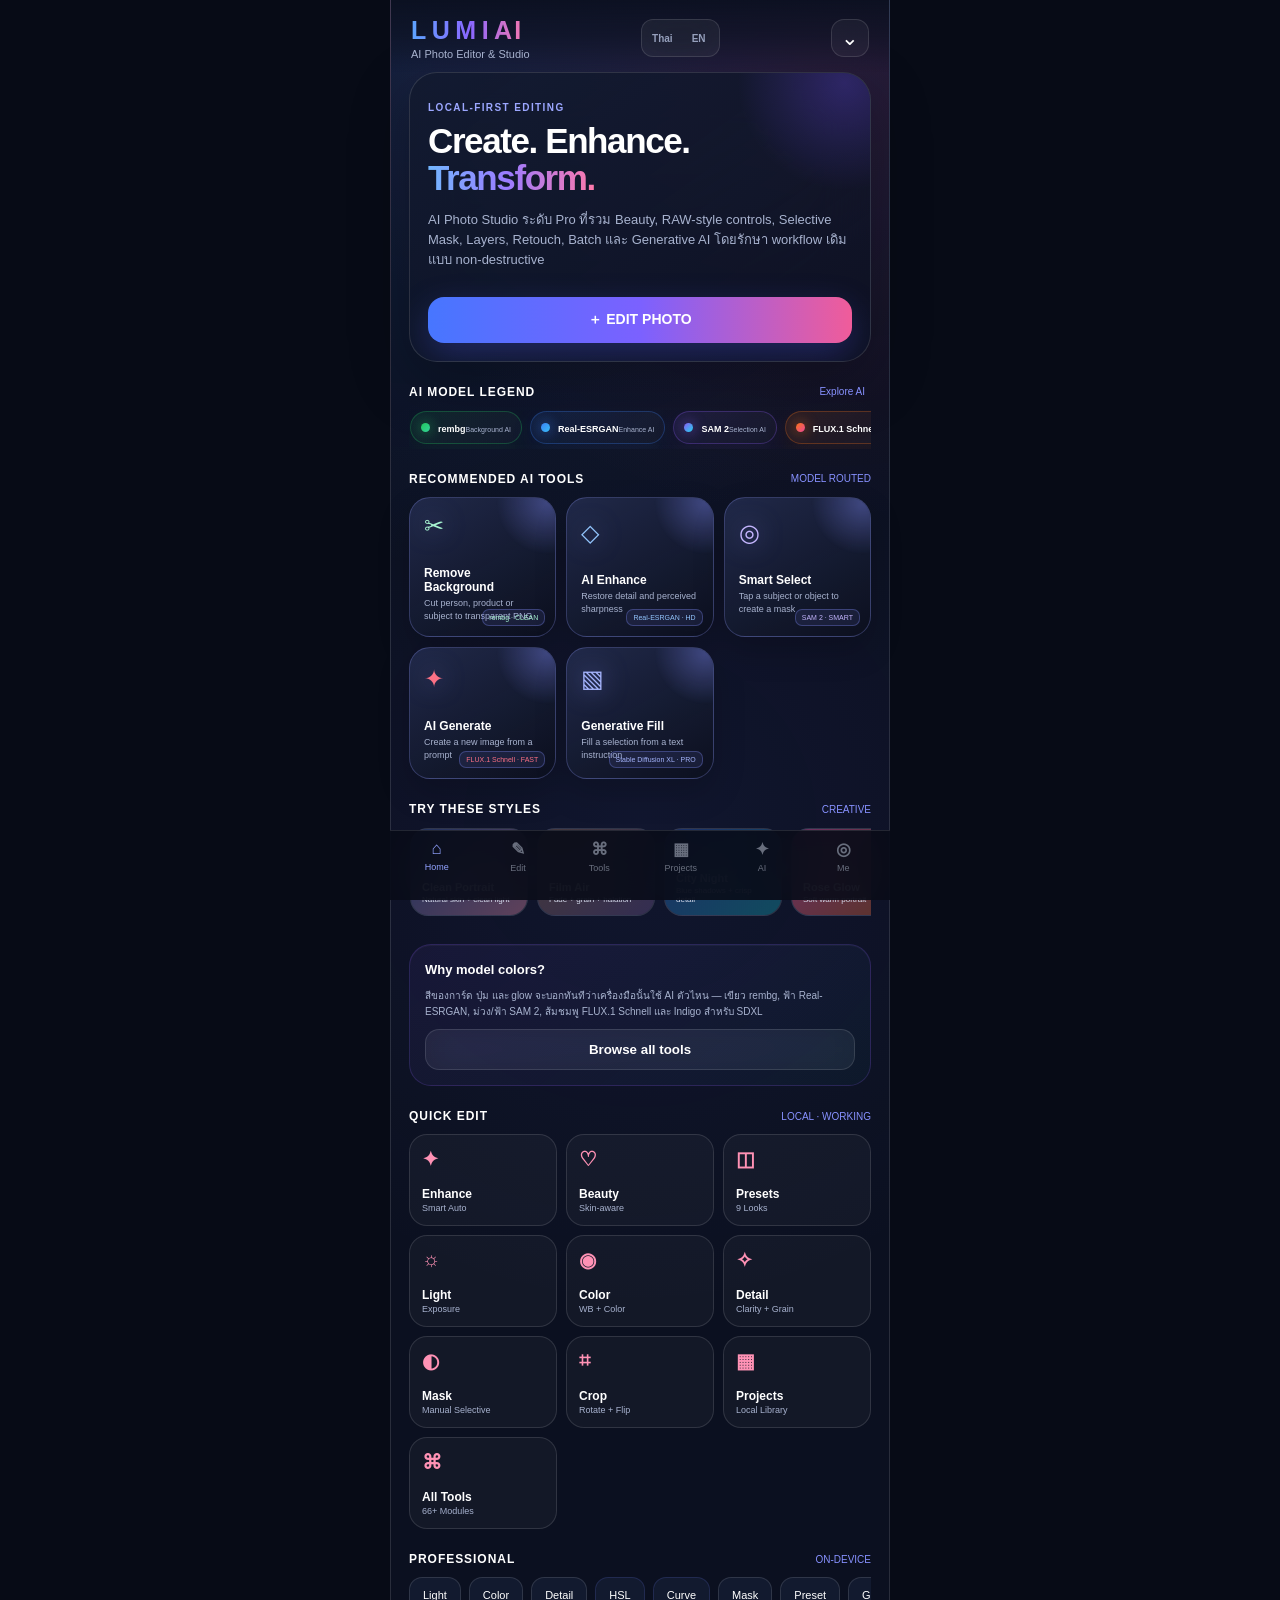
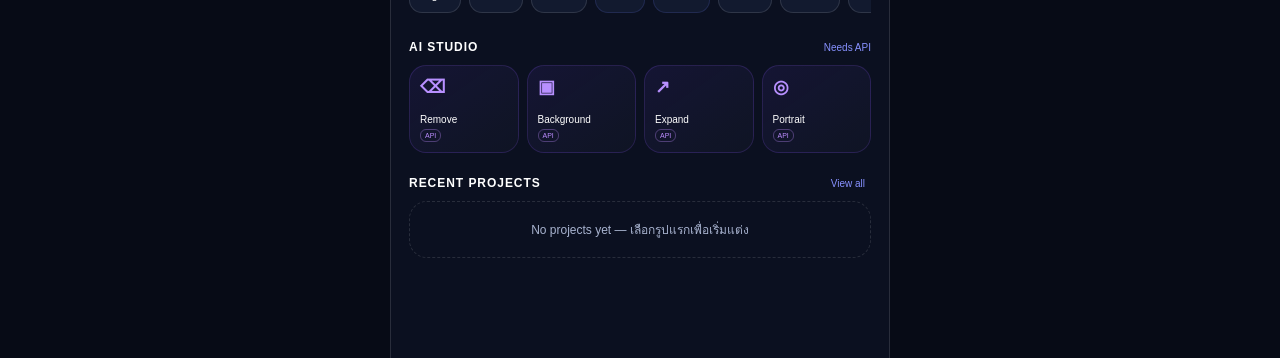
==== commit a8573c0d: "Use safe TH EN localization runtime" ====
--- a/index.html
+++ b/index.html
@@ -1 +1 @@
-<!doctype html><html><head><meta charset="utf-8"><meta name="viewport" content="width=device-width,initial-scale=1,viewport-fit=cover"><meta name="theme-color" content="#0B1020"><link rel="manifest" href="./manifest.webmanifest"><link rel="apple-touch-icon" href="./icons/apple-touch-icon.png"><title>LUMI AI</title><style>html,body{margin:0;background:#0B1020;color:white;font-family:-apple-system,BlinkMacSystemFont,sans-serif}#boot{min-height:100dvh;display:grid;place-items:center;text-align:center}.l{font-size:32px;font-weight:900;letter-spacing:.15em;background:linear-gradient(90deg,#38BDF8,#8B5CF6,#FB7185);-webkit-background-clip:text;color:transparent}.s{margin-top:10px;color:#A8B3CF;font-size:12px}</style></head><body><div id="boot"><div><div class="l">LUMI AI</div><div class="s">Loading Premium AI Studio…</div></div></div><script>(async()=>{try{const parts=await Promise.all(['./ui1.txt','./ui2.txt'].map(x=>fetch(x,{cache:'no-store'}).then(r=>{if(!r.ok)throw Error(x);return r.text()})));const bytes=Uint8Array.from(atob(parts.join('')),c=>c.charCodeAt(0));const ds=new DecompressionStream('gzip');let html=await new Response(new Blob([bytes]).stream().pipeThrough(ds)).text();html=html.replace('</body>','<script src="./i18n.js" defer><\/script></body>');document.open();document.write(html);document.close()}catch(e){document.querySelector('.s').textContent='Unable to load LUMI AI: '+e.message}})()</script></body></html>+<!doctype html><html><head><meta charset="utf-8"><meta name="viewport" content="width=device-width,initial-scale=1,viewport-fit=cover"><meta name="theme-color" content="#0B1020"><link rel="manifest" href="./manifest.webmanifest"><link rel="apple-touch-icon" href="./icons/apple-touch-icon.png"><title>LUMI AI</title><style>html,body{margin:0;background:#0B1020;color:white;font-family:-apple-system,BlinkMacSystemFont,sans-serif}#boot{min-height:100dvh;display:grid;place-items:center;text-align:center}.l{font-size:32px;font-weight:900;letter-spacing:.15em;background:linear-gradient(90deg,#38BDF8,#8B5CF6,#FB7185);-webkit-background-clip:text;color:transparent}.s{margin-top:10px;color:#A8B3CF;font-size:12px}</style></head><body><div id="boot"><div><div class="l">LUMI AI</div><div class="s">Loading Premium AI Studio…</div></div></div><script>(async()=>{try{const parts=await Promise.all(['./ui1.txt','./ui2.txt'].map(x=>fetch(x,{cache:'no-store'}).then(r=>{if(!r.ok)throw Error(x);return r.text()})));const bytes=Uint8Array.from(atob(parts.join('')),c=>c.charCodeAt(0));const ds=new DecompressionStream('gzip');let html=await new Response(new Blob([bytes]).stream().pipeThrough(ds)).text();html=html.replace('</body>','<script src="./i18n-v3.1.js" defer><\/script></body>');document.open();document.write(html);document.close()}catch(e){document.querySelector('.s').textContent='Unable to load LUMI AI: '+e.message}})()</script></body></html>
